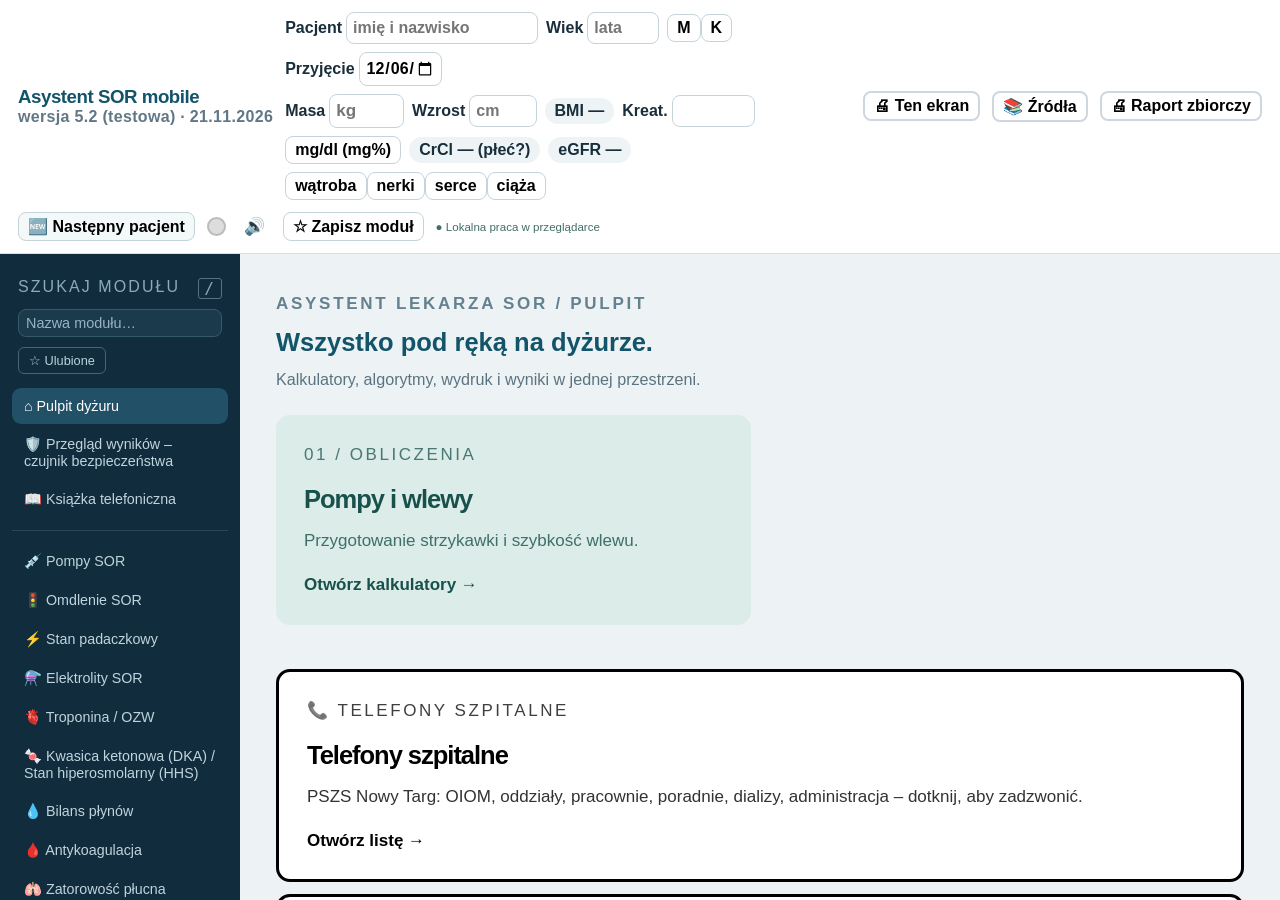
==== index.html @ 7abe286e "m52-1: wersja MOBILNA Asystenta SOR 5.2 – kopia asor-podglad-52 @ f2f5931 (bez historii); SW asor-m5" ====
<!doctype html><html lang="pl"><head><meta charset="utf-8"><script src="storage52.js"></script><title>Asystent SOR mobile 5.2 — narzędzie pomocnicze, niecertyfikowane</title><meta property="og:title" content="Asystent lekarza SOR"><meta property="og:description" content="Kalkulatory, algorytmy, pompy, bilans płynów i raport do wydruku."><meta property="og:image:width" content="1200"><meta property="og:image:height" content="630"><meta property="og:type" content="website"><meta name="description" content="Kalkulatory dla lekarzy SOR: dawki, pompy, algorytmy, neurologia/udar.">
<meta http-equiv="Content-Security-Policy" content="default-src 'self' 'unsafe-inline' app: file: data:; connect-src 'self' https://api.x.ai https://api.openai.com https://api.anthropic.com">
<link rel="icon" href="icon.png"><link rel="manifest" href="manifest.webmanifest"><meta name="theme-color" content="#1f3a5f"><meta name="viewport" content="width=device-width,initial-scale=1"><link rel="stylesheet" href="shell.css"></head><body>
<header id="top"><div class="brand">Asystent SOR mobile <small><span id="ver">wersja 5.2 (testowa) · 21.11.2026</span></small></div>
<div id="pbar">
 <span class="pid"><label>Pacjent <input id="pbName" autocomplete="off" placeholder="imię i nazwisko" style="width:12em"></label><label>Wiek <input id="pa" inputmode="numeric" autocomplete="off" placeholder="lata" title="Wiek w latach – wpisywany ręcznie; przenoszony do wszystkich modułów" style="width:4.5em"></label><span class="seg" id="psex" title="Płeć – wspólna dla wszystkich modułów"><button data-s="m">M</button><button data-s="f">K</button></span><label>Przyjęcie <input id="pbAdm" type="datetime-local"></label></span>
 <label>Masa <input id="pw" inputmode="decimal" placeholder="kg"></label>
 <label>Wzrost <input id="ph" inputmode="decimal" placeholder="cm"></label><span id="pbmi" class="pill" title="BMI = masa [kg] / wzrost² [m²]">BMI —</span>
 <label>Kreat. <input id="pc" inputmode="decimal"></label><button id="pcu" class="tg" title="Jednostki laboratoryjne we wszystkich modułach – kliknij, aby przełączyć">mg/dl</button>
 <span id="pcr" class="pill">CrCl —</span><span id="pgf" class="pill">eGFR —</span>
 <span class="tgs"><button class="tg" data-c="liver">wątroba</button><button class="tg" data-c="renal">nerki</button><button class="tg" data-c="heart">serce</button><button class="tg" data-c="preg">ciąża</button></span>
</div>
<button id="printMod" class="tg" title="Wydrukuj bieżący ekran / moduł (okno druku przeglądarki)">🖨 Ten ekran</button><button id="srcMod" class="tg" title="Źródła danych i otwarte walidacje bieżącego modułu">📚 Źródła</button><button id="printAll" class="tg" title="Raport zbiorczy: dokumentacja, wykonane, pompy, bilans płynów i wszystkie użyte moduły">🖨 Raport zbiorczy</button>
<button id="nextPt" class="tg np" title="Czyści dane pacjenta we wszystkich modułach; ustawienia i ulubione zostają">🆕 Następny pacjent</button><div id="lamp" title="Alarm"></div><button id="mute" title="Wycisz">🔊</button></header>
<div id="wrap"><aside id="sidebar"><div class="nav-tools"><label for="moduleSearch">SZUKAJ MODUŁU <kbd>/</kbd></label><input id="moduleSearch" type="search" placeholder="Nazwa modułu…" autocomplete="off"><button id="favoritesOnly" aria-pressed="false">☆ Ulubione</button><p id="navEmpty" hidden>Brak pasujących modułów.</p></div><nav id="side" aria-label="Moduły aplikacji"></nav><div class="nav-foot">Asystent lekarza SOR<br>wersja 5.2 (testowa) · 21.11.2026</div></aside><main id="main"></main></div>
<audio id="siren" src="siren.wav" preload="auto"></audio>
<script src="sound.js"></script><script src="calc/core.js"></script><script src="gcs.js"></script><script src="calc/units.js"></script><script src="calc/dka.js"></script><script src="calc/dkaB1.js"></script><script src="calc/elyteB1.js"></script><script src="calc/acoagB1.js"></script><script src="calc/transfB1.js"></script><script src="calc/elyte.js"></script><script src="calc/ufh-rate.js"></script><script src="calc/acoag.js"></script><script src="calc/pe.js"></script><script src="calc/ahf.js"></script><script src="calc/batch3.js"></script><script src="calc/transf.js"></script><script src="calc/neuro.js"></script><script src="calc/cap-severity.js"></script><script src="calc/clinical.js"></script><script src="data/antybiotyki_renal.js"></script><script src="calc/abxB2.js"></script><script src="calc/mushB2.js"></script><script src="calc/dementiaB2.js"></script><script src="calc/etapC.js"></script><script src="calc/gi-endo.js"></script>
<link rel="stylesheet" href="advanced.css">
<script src="mods.js"></script><script src="mods2.js"></script><script src="mods3.js"></script><script src="mods4.js"></script><script src="mods5.js"></script><script src="b1-ui.js"></script><script src="calc/cultures.js"></script><script src="b2-ui.js"></script><script src="c-ui.js"></script><script src="calc/toxB3.js"></script><script src="tox-b3-ui.js"></script><script src="gloss.js"></script><script src="treatment-engine.js"></script><script src="calc/pe-print.js"></script><script src="calc/clin-print.js"></script><script src="calc/tab-print.js"></script><script src="clinical-ui.js"></script><script src="pulpit.js"></script><script src="done.js"></script><script src="fluid.js"></script><script src="mod/zp/engine.js"></script><script src="calc/zp-print.js"></script><script src="report.js"></script><script src="icd.js"></script><script src="icd-ui.js"></script><script src="leki-ui.js"></script><script src="calc/kalk.js"></script><script src="kalk-ui.js"></script><script src="eucast-ui.js"></script><script src="data/telefony.js"></script><script src="telefony-ui.js"></script><script src="totop.js"></script><script src="shell.js"></script>
<script src="sexguard.js"></script><script src="advanced.js"></script><script src="about.js"></script><script src="calc/ai-epi.js"></script><script src="ai-ui.js"></script><script src="upd.js"></script><script>
document.addEventListener('pointerdown',function u(){var a=document.getElementById('siren');try{a.muted=true;var p=a.play();(p&&p.then?p:Promise.resolve()).then(function(){a.pause();a.currentTime=0;a.muted=false}).catch(function(){a.muted=false})}catch(e){}document.removeEventListener('pointerdown',u)},{once:true});</script><link rel="stylesheet" href="big.css"></body></html>
---- shell.css ----
:root{--fs:16px;--ok:#1e9e4a;--or:#e98a00;--rd:#d81b30;--pk:#1f3a5f;--vi:#1565c0;--bg:#f4f6f8;--tx:#2b2f36}
*{box-sizing:border-box}html{font-size:var(--fs)}body{margin:0;font-family:Segoe UI,Arial,sans-serif;background:var(--bg);color:var(--tx);height:100vh;display:flex;flex-direction:column;overflow:hidden}
header{display:flex;align-items:center;gap:12px;padding:6px 12px;background:#fff;border-bottom:3px solid var(--pk);flex-wrap:wrap}
.brand{font-weight:800;font-size:1.15rem;color:var(--vi);white-space:nowrap}.brand small{font-weight:600;color:var(--pk)}
#pbar{display:flex;align-items:center;gap:10px;flex-wrap:wrap;flex:1 1 560px;min-width:0}
#pbar label{font-weight:700;font-size:.9rem;display:flex;align-items:center;gap:4px}
input{font:inherit;padding:5px 7px;border:2px solid #cfd6df;border-radius:8px;width:5.2em;background:#fff}
#pw{font-size:1.35rem;width:4.2em;font-weight:800;border-color:var(--vi)}
input.bad{border-color:var(--rd);background:#ffe6e9}input.warn{border-color:var(--or);background:#fff3df}
button{font:inherit;cursor:pointer}
.seg button,.tg{border:2px solid #cfd6df;background:#fff;border-radius:8px;padding:4px 9px;font-weight:700}
.seg button.on{background:var(--vi);color:#fff;border-color:var(--vi)}.tg.on{background:var(--or);color:#fff;border-color:var(--or)}
.pill{background:#eef2f6;border-radius:20px;padding:4px 10px;font-weight:700;font-size:.9rem}
#lamp{width:30px;height:30px;border-radius:50%;background:#ddd;border:2px solid #bbb}
#lamp.on{background:var(--rd);border-color:#900;animation:fl .5s infinite alternate;box-shadow:0 0 18px var(--rd)}
@keyframes fl{from{opacity:1}to{opacity:.25}}
#mute{border:0;background:none;font-size:1.4rem}
#wrap{flex:1;display:flex;min-height:0}
#side{width:215px;background:#fff;border-right:1px solid #e5dcf5;overflow:auto;padding:6px}
#side button{display:block;width:100%;text-align:left;border:0;background:none;padding:8px 10px;border-radius:9px;font-weight:700;font-size:.95rem;color:var(--tx)}
#side button.on{background:var(--pk);color:#fff}#side button.soon{color:#aaa;font-weight:500}
#side hr{border:0;border-top:1px solid #eee;margin:6px 0}
#main{flex:1;overflow:auto;padding:14px 18px;position:relative}
#main iframe{border:0;width:100%;height:100%;display:block;background:#fff;border-radius:10px}
#main.fr{padding:0}
h2{margin:.2em 0 .5em;color:var(--vi)}
.row{display:flex;flex-wrap:wrap;gap:10px 16px;align-items:center;margin:6px 0}
.row label{font-weight:700;display:flex;gap:5px;align-items:center}
.box{background:#fff;border-radius:12px;padding:10px 14px;margin:10px 0;border-left:7px solid #ccc;box-shadow:0 1px 4px rgba(31,58,95,.08)}
.box.ok{border-color:var(--ok)}.box.orange{border-color:var(--or)}.box.red{border-color:var(--rd);background:#fff4f5}
.box h3{margin:0 0 4px;font-size:1.05rem}
.big{font-size:1.5rem;font-weight:800}.r{color:var(--rd);font-weight:800}.o{color:var(--or);font-weight:700}.g{color:var(--ok);font-weight:700}
.mut{color:#776;font-size:.85rem}
.tabs button{border:2px solid var(--vi);background:#fff;color:var(--vi);border-radius:10px;padding:6px 14px;font-weight:800;margin-right:6px}
.tabs button.on{background:var(--vi);color:#fff}
.info{float:right;border:0;background:#eef2f6;border-radius:50%;width:32px;height:32px;font-weight:800;color:var(--vi)}
.ov{position:fixed;inset:0;background:rgba(31,58,95,.35);display:flex;align-items:center;justify-content:center;z-index:99}
.dlg{background:#fff;border-radius:18px;padding:22px;max-width:460px;border-top:6px solid var(--pk);text-align:center}
.dlg .big,.dlg button.big{width:100%;padding:12px;border:0;border-radius:12px;color:#fff;background:var(--pk)}
.by{color:var(--pk);font-weight:700;margin-top:-8px}
.disc{font-size:.8rem;color:#887;margin-top:18px}
table.src{font-size:.85rem}ul.src{font-size:.85rem;padding-left:18px}
.dw{background:#fff3c4;color:#7a5600;font-weight:800;padding:0 4px;border-radius:4px}
input[type=checkbox]{width:auto;transform:scale(1.45);margin:0 6px}input[type=range]{width:140px}
select{font:inherit;padding:5px 7px;border:2px solid #cfd6df;border-radius:8px;background:#fff}
.nih{display:grid;grid-template-columns:repeat(auto-fill,minmax(330px,1fr));gap:6px 14px;width:100%}.nih label{justify-content:space-between}.nih select{max-width:210px}
#printArea{display:none}
@media print{@page{size:A4;margin:14mm}html,body{background:#fff!important}body>*:not(#printArea){display:none!important}#printArea{display:block;font:11pt/1.35 Arial,sans-serif;color:#000}
#printArea h1{font-size:15pt;margin:0}#printArea h2{font-size:12pt;margin:10px 0 4px;border-bottom:1px solid #000}#printArea .sub{font-size:9.5pt;margin-bottom:6px}
#printArea table{border-collapse:collapse;width:100%}#printArea th,#printArea td{border:1px solid #888;padding:3px 6px;text-align:left;vertical-align:top}#printArea th{width:32%;background:#eee}
#printArea li{margin:2px 0}#printArea li.red b{text-decoration:underline}#printArea .lines{height:28mm;border-bottom:1px dotted #000}#printArea .sig{display:flex;justify-content:space-between;margin-top:14mm}#printArea .foot{font-size:8pt;margin-top:8mm;color:#444}}
.np{background:#fff4d6}
.pl{font-weight:400;font-size:.82em;color:#6b5a86}

#skBack{display:inline-block;margin:0;z-index:5;position:relative;font:800 20px/1.2 system-ui,sans-serif;background:#111;color:#fff;border:2px solid #fff;border-radius:12px;padding:10px 22px;min-height:50px;box-shadow:0 3px 12px rgba(0,0,0,.35);cursor:pointer}#skBack span{font-weight:600;font-size:16px;opacity:.9}#skBack[hidden]{display:none}
#skBack[hidden],#skHome[hidden]{display:none!important}

.sk-nav{display:flex;gap:10px;flex-wrap:wrap;align-items:center;margin:0 0 10px;position:relative;z-index:5}#main.fr .sk-nav{margin:10px 12px}.sk-nav.bot{margin:18px 0 8px;justify-content:flex-start}#main.fr .sk-nav.bot{margin:8px 12px}
#skHome{font:800 20px/1.2 system-ui,sans-serif;background:#fff;color:#111;border:2.5px solid #111;border-radius:12px;padding:10px 20px;min-height:50px;cursor:pointer}#skHome:hover{background:#111;color:#fff}
#main.fr iframe{height:calc(100% - 150px)}#main #skBack{margin:0}
@media print{.sk-nav{display:none!important}}

@media print{#printArea .brand-h{display:flex;align-items:center;justify-content:flex-end;gap:5mm;border-bottom:0.8pt solid #1f3a5f;padding-bottom:3mm;margin-bottom:4mm}#printArea .brand-h b{display:block;font-size:11.5pt}#printArea .brand-h span{font-size:10.5pt}#printArea .brand-h .bt{margin-left:auto;text-align:right;font-size:9pt;white-space:nowrap}#printArea .brand-h .bt b{font-size:10pt}#printArea .brand-f{margin-top:10mm;border-top:1pt solid #000;padding-top:2mm;font-size:9.5pt}}
@media print{#printArea .pid-h{font-size:10.5pt;border:1pt solid #000;padding:2mm 3mm;margin:0 0 3mm}
#printArea.compact{font-size:9.5pt;line-height:1.25}#printArea.compact h2{font-size:11pt;margin:6px 0 3px}#printArea.compact .rp-text{white-space:pre-wrap}#printArea.compact .sig{margin-top:8mm}#printArea.compact .foot{margin-top:4mm}}
.sk-print{font:800 16px/1.2 system-ui,sans-serif;background:#fff;color:#111;border:2px solid #555;border-radius:12px;padding:10px 16px;min-height:50px;cursor:pointer}
#pbar .pid{display:inline-flex;gap:8px;flex-wrap:wrap;align-items:center;width:100%}#pbar input.bad{background:#ffd9de;border-color:#c00}
@media print{#printArea.compact .rp-text{font-size:8.5pt;line-height:1.2;column-count:2;column-gap:6mm}#printArea.compact table{font-size:9pt}#printArea.compact th,#printArea.compact td{padding:1px 4px}#printArea.compact .src,#printArea.compact .rp-src,#printArea.compact .srcfoot{font-size:7.5pt}}
@media print{#printArea.compact .rp-srcwrap{font-size:7.5pt;line-height:1.2}#printArea.compact .rp-srcwrap h2{font-size:9pt}}

/* 5.2 etap 2 */
table.tb{border-collapse:collapse;width:100%;margin:6px 0;font-size:13px}table.tb td,table.tb th{border:1px solid #ccc;padding:3px 5px;text-align:left}table.tb tr.def{background:#fff4d6}
.ptstrip{background:#eef4ff;border:1px solid #9bb6e8;border-radius:10px;padding:6px 10px;margin:6px 0;font-size:14px}
.tabPrint{margin:4px 0 8px}
.cultrow{display:flex;gap:8px;align-items:center;flex-wrap:wrap}.cultrow .ctm{width:110px}
@media print{.ptstrip,.tabPrint{display:none}}
/* 5.2 etap 4 – Kalkulatory */
.kk-disc{font-size:.85em;color:#555}#kk-q{width:100%;box-sizing:border-box;padding:.55em;margin:.4em 0 .6em;font-size:1em}
.kk-g{margin:.5em 0 .8em;border-top:1px solid #ddd;padding-top:.3em}.kk-g h3{margin:.2em 0 .35em;font-size:1em}
.kk-chips{display:flex;flex-wrap:wrap;gap:.35em}.kk-chip{border:1px solid #9ab;background:#f4f8fb;border-radius:1em;padding:.35em .75em;cursor:pointer;text-align:left;font-size:.92em}
.kk-chip.on{background:#1f5f8b;color:#fff;border-color:#1f5f8b}.kk-links{margin-top:.35em;font-size:.85em}.kk-link{border:0;background:none;color:#1f5f8b;text-decoration:underline;cursor:pointer;padding:.1em .3em}
.kk-panel{border:2px solid #1f5f8b;border-radius:.5em;padding:.6em .8em;margin:.8em 0;background:#fff}.kk-panel h3{margin:.1em 0 .3em}.kk-d{font-size:.9em;color:#444}
.kk-fields{display:grid;grid-template-columns:repeat(auto-fill,minmax(260px,1fr));gap:.45em .9em}.kk-h{grid-column:1/-1;font-weight:700;margin-top:.4em;border-bottom:1px solid #eee}
.kk-f{display:flex;flex-direction:column;gap:.15em;font-size:.92em}.kk-f select,.kk-in input{padding:.4em;font-size:1em;max-width:100%}.kk-in{display:flex;gap:.3em;align-items:center}.kk-in input{flex:1;min-width:5em}
.kk-y{grid-column:1/-1;display:flex;gap:.45em;align-items:flex-start;font-size:.92em}.kk-y input{margin-top:.2em;transform:scale(1.15)}.kk-pts{color:#1f5f8b;font-weight:700}
.kk-bar{font-size:.75em;background:#e3f1e3;color:#245;border-radius:.6em;padding:0 .4em}.kk-opt{font-size:.8em;color:#777}.kk-unit{color:#555}
.kk-res{margin:.7em 0 .4em;padding:.55em .7em;border-radius:.4em;border-left:6px solid #888;background:#f5f5f5}.kk-res p{margin:.3em 0}.kk-v{font-size:1.25em;font-weight:700}
.kk-red{border-color:#c62828;background:#fdecea}.kk-orange{border-color:#ef8f00;background:#fff4e0}.kk-green{border-color:#2e7d32;background:#e8f5e9}.kk-miss{border-color:#999;color:#555}.kk-err{border-color:#c62828;background:#fdecea}
.kk-rows{border-collapse:collapse;font-size:.88em;margin:.3em 0}.kk-rows td{border-bottom:1px solid #eee;padding:.2em .5em;vertical-align:top}.kk-src{font-size:.8em;color:#555}.kk-act{display:flex;flex-wrap:wrap;gap:.5em;align-items:center}
body.dark .kk-panel,html.dark .kk-panel{background:inherit}
.kk-susp-t{color:#c62828;font-weight:700}.kk-susp{border-color:#c62828;background:#fdecea}.kk-chip-susp{border-color:#c62828;color:#c62828;background:#fff}.kk-chip-susp.on{background:#c62828;color:#fff}
.kk-panel-susp{border-color:#c62828}.kk-panel-susp input:disabled,.kk-panel-susp select:disabled{background:#eee;color:#888;cursor:not-allowed}

.kk-url{margin:.3em 0;font-size:.9em}.kk-url a{font-weight:600}.kk-urlu{color:#666;font-size:.85em;word-break:break-all}.kk-go{margin-left:.4em;cursor:pointer}

/* pilot AI – Epikryza */
.ai-epi{background:#f5f8ff;border:1px solid #c5d3f0;border-radius:12px;padding:8px 12px;margin:8px 0}
.ai-head{display:flex;flex-wrap:wrap;align-items:center;gap:8px}
.ai-btn{font-weight:700;padding:7px 14px;border-radius:10px;border:1px solid #3949ab;background:#3949ab;color:#fff;cursor:pointer}
.ai-btn[disabled]{background:#ccc;border-color:#bbb;color:#666;cursor:not-allowed}
.ai-pilot{font-size:.75em;font-weight:700;color:#3949ab;border:1px solid #3949ab;border-radius:6px;padding:0 5px}
.ai-why{color:#8a5a00;font-size:.9em}
.ai-step,.ai-out{margin-top:8px}.ai-lbl{display:block;font-size:.92em}
.ai-epi textarea{width:100%;box-sizing:border-box;font:inherit;font-size:.95em;margin-top:4px;padding:6px;border:1px solid #b8c2d8;border-radius:8px}
.ai-epi pre{white-space:pre-wrap;font-size:.85em;background:#fff;border:1px solid #dde;border-radius:8px;padding:6px;max-height:320px;overflow:auto}
.ai-act{display:flex;flex-wrap:wrap;gap:8px;align-items:center;margin:6px 0}.ai-act button{padding:5px 12px;border-radius:8px;border:1px solid #8a94b0;background:#fff;cursor:pointer}
.ai-send{background:#2e7d32!important;color:#fff;border-color:#2e7d32!important;font-weight:700}
.ai-warn{color:#c62828;font-weight:700;margin:4px 0}.ai-err{color:#c62828;font-weight:600;margin:6px 0}
.ai-notes summary{font-weight:700;color:#8a5a00;cursor:pointer}
@media print{.ai-epi,.ai-set{display:none!important}}

/* Krwawienie z górnego odcinka PP — wynik gastroskopii */
.gi-wrap{width:100%;flex-basis:100%;box-sizing:border-box}
.gi-grid{display:block;width:100%}
.gi-box{width:100%;box-sizing:border-box}
.gi-lab{display:flex;flex-direction:column;align-items:stretch;font-weight:700;width:100%;gap:6px}
.gi-lab strong{display:block;font-size:1.12rem;color:#123;margin:0}
.gi-box textarea#gastro{width:100%;min-height:200px;box-sizing:border-box;font-size:16px;line-height:1.45;padding:10px;border:2px solid #1a4a6a;border-radius:10px;resize:vertical;font-family:inherit;background:#fff}
.gi-actions{display:flex;flex-wrap:wrap;gap:8px;align-items:center;margin:8px 0}
.gi-btn{background:#1a4a6a;color:#fff;border:0;border-radius:8px;padding:10px 18px;font-weight:700;font-size:1rem;cursor:pointer}
.gi-btn:active{opacity:.9}
.gi-sum{margin-top:10px;width:100%;box-sizing:border-box}
.gi-sum h3{margin:4px 0 8px;font-size:1.05rem}
.gi-les{border:1px solid #c7dce3;border-radius:8px;padding:8px;margin:6px 0;background:#f7fbfd}
.gi-les-h{font-weight:700;margin-bottom:4px;color:#1a4a6a}
.gi-les-row{display:flex;flex-wrap:wrap;gap:8px}
.gi-les-row label{flex:1 1 140px;display:flex;flex-wrap:wrap;gap:4px;align-items:center}
.gi-les-row input,.gi-les-row select{min-width:0;flex:1 1 90px;font-size:16px;padding:6px;border:1px solid #b8c2d8;border-radius:6px}
.gi-hem{display:flex;flex-wrap:wrap;gap:8px 14px;align-items:center;margin-top:8px}
.gi-hem label{font-weight:600}
.gi-pre{white-space:pre-wrap;font-family:inherit;font-size:.95rem;line-height:1.5;margin:0;overflow-wrap:anywhere;word-break:break-word}
.tabs{display:flex;flex-wrap:wrap;gap:6px}
@media(min-width:1000px){
  .gi-grid{display:grid;grid-template-columns:1fr 1fr;gap:16px;align-items:start}
  .gi-box textarea#gastro{min-height:280px}
}

/* fix19: własny wydruk modułu (format sekcji) – jedna kolumna, czytelne dawki */
#printArea .rp-sect{white-space:pre-wrap;column-count:1!important;font-size:10pt!important;line-height:1.35!important}#printArea .rp-sect .rp-h{display:inline-block;margin-top:3px;font-weight:800}@media print{#printArea.compact .rp-sect{column-count:1!important;font-size:9.5pt!important;line-height:1.3!important}}
/* fix26: SCORE2 / SCORE2-OP (HeartScore) – pola wymagane, ostrzeżenie, przycisk „Oblicz” */
.kk-req{color:#c62828;font-weight:700}
.kk-warn{border:2px solid #e65100;background:#fff3e0;color:#5d2a00;border-radius:8px;padding:.6em .8em;margin:.5em 0;font-weight:400;line-height:1.45}
.kk-leg{font-size:.92em;margin:.3em 0}
.kk-act-go{margin:.4em 0 .6em}
.kk-go-btn{font-size:1.1em;font-weight:700;padding:.55em 1.6em;background:#1565c0;color:#fff;border:0;border-radius:8px;cursor:pointer;min-height:44px}
.kk-go-btn:hover{background:#0d47a1}
.kk-wait{color:#555;font-style:italic}
/* fix27: Zatrucia – karty leków (dawka, przygotowanie, pompa, źródło) */
.t3-dose{background:#fff;border:1px solid #d8dee6;border-left:4px solid #b71c1c;border-radius:8px;padding:.55em .8em;margin:.5em 0;color:#1d2733;line-height:1.45;overflow-wrap:anywhere}
.t3-dose>div{margin:.15em 0}
.t3-dn{font-weight:700;font-size:1.05em}
---- advanced.css ----
:root{--vi:#125469;--pk:#1f8d9a;--bg:#edf2f4;--tx:#182e3b;--fs:16px}
body{font-family:Inter,"Segoe UI",Arial,sans-serif}header{padding:12px 18px;border-bottom:1px solid #d5e1e5;gap:12px;background:#fff}.brand{font-size:1.1rem;letter-spacing:-.025em}.brand small{display:block;font-size:.7rem;color:#607786;letter-spacing:.02em}#pbar{gap:8px}#pbar label{font-size:.76rem}#pw{font-size:1rem;width:4.4em}#pbar input{border-width:1px;border-color:#c4d4da;padding:6px}#pbar .tg,.seg button{font-size:.78rem;border-width:1px;border-color:#c4d4da}.pill{font-size:.76rem;background:#eef4f6}#nextPt{font-size:.76rem;background:#f3f8f9;border:1px solid #c4d4da}#pinModule{font-size:.75rem;border:1px solid #c4d4da}#lamp{width:19px;height:19px}#mute{font-size:1rem}.connection-state{font-size:.68rem;color:#426d68}
#sidebar{width:240px;min-width:240px;background:#112c3d;display:flex;flex-direction:column;overflow:auto;color:#c0d4dd}#side{width:auto;background:transparent;border:0;overflow:visible;padding:0 12px 20px}#side button{color:#c0d4dd;padding:10px 12px;font-size:.84rem;font-weight:500;margin:2px 0}#side button.on{background:#225066;color:#fff}#side button:hover{background:#1b4054}#side button[hidden]{display:none}#side button.is-favorite::after{content:'★';float:right;color:#e4c678}#side hr{border-color:#2b4858;margin:12px 0}.nav-tools{padding:24px 18px 12px}.nav-tools label{display:flex;justify-content:space-between;font-size:.62rem;letter-spacing:.13em;color:#8babbc}.nav-tools kbd{border:1px solid #587080;padding:0 5px;border-radius:3px}.nav-tools input{display:block;width:100%;margin:10px 0;background:#1b3b4d;border:1px solid #36596b;color:#fff;font-size:.85rem}.nav-tools input::placeholder{color:#99b3c2}.nav-tools button{color:#bcd4e0;border:1px solid #476575;background:transparent;border-radius:6px;padding:5px 10px;font-size:.75rem}.nav-tools button[aria-pressed=true]{background:#40616d}.nav-foot{font-size:.66rem;line-height:1.8;padding:16px 22px;margin-top:auto;border-top:1px solid #2b4858;color:#86a5b6}#navEmpty{font-size:.8rem}#main{padding:30px 36px}#main>h2{font-size:1.7rem;letter-spacing:-.04em;line-height:1.2}#main.fr{padding:14px}.dash-top{display:block;margin:0;}.dash-tt{min-width:0;}
.eyebrow{color:#64818f;font-size:.65rem;font-weight:700;letter-spacing:.16em;margin-bottom:14px}.lead{color:#5b7380;font-size:.95rem;margin:12px 0 26px}.hero-grid{display:grid;grid-template-columns:1fr 1fr;gap:18px;margin-bottom:32px}.hero-tile{border:0;background:#163f56;color:#fff;text-align:left;padding:28px;border-radius:14px;min-height:210px}.hero-tile.teal{background:#dcece8;color:#18504c}.hero-tile>span{font-size:.62rem;letter-spacing:.15em;opacity:.75}.hero-tile h3{font-size:1.5rem;margin:20px 0 10px;letter-spacing:-.04em}.hero-tile p{font-size:.85rem;opacity:.8}.hero-tile b{display:block;margin-top:24px;font-size:.8rem}.section-title{display:flex;justify-content:space-between;align-items:center}.section-title h3{font-size:1rem}.section-title>span{font-size:.75rem;color:#607986}.module-grid{display:grid;grid-template-columns:repeat(auto-fill,minmax(180px,1fr));gap:12px;margin:12px 0 26px}.module-tile{background:white;border:1px solid #d9e4e7;border-radius:10px;padding:18px;text-align:left;min-height:120px}.module-tile:hover{border-color:#1f8d9a;box-shadow:0 3px 12px #1233480c}.module-tile>span{display:block;font-size:1.2rem;margin-bottom:12px}.module-tile b{display:block;font-size:.9rem;color:#193f50}.module-tile small{display:block;margin-top:10px;font-size:.7rem;color:#6a828d}.notice{font-size:.8rem;line-height:1.6;color:#385a68;border:1px solid #cedee3;background:#f8fbfc;border-radius:8px;padding:14px 18px;margin:16px 0 22px}.box{border-radius:9px;border-left-width:4px;padding:16px;box-shadow:0 1px 2px #213b4d0a}button:focus-visible,a:focus-visible,input:focus-visible,select:focus-visible,textarea:focus-visible{outline:3px solid #e7ad44;outline-offset:3px}button:disabled{opacity:.45;cursor:not-allowed}.wb-toolbar{display:flex;gap:10px;align-items:center;flex-wrap:wrap;margin:18px 0}.wb-toolbar label{font-size:.8rem}.wb-toolbar button,.wb-toolbar select{font-size:.8rem}.wb-toolbar .tg{border:1px solid #b9ccd3;padding:9px 13px}.wb-tabs{display:flex;gap:6px;border-bottom:1px solid #ccdce2;margin-top:25px;margin-bottom:22px}.wb-tabs button{border:0;border-radius:7px 7px 0 0;padding:12px 16px;background:#e0e9ed;color:#476573;font-size:.83rem}.wb-tabs button.on{background:#164d63;color:white}.wb-field{display:block;font-size:.83rem;font-weight:600;margin-bottom:18px}.wb-field textarea{display:block;width:100%;margin-top:8px;padding:14px 16px;min-height:110px;resize:vertical;font:400 .93rem/1.65 "Segoe UI",Arial,sans-serif;border:1px solid #c6d7de;border-radius:9px;color:#193644;background:#fff}.primary-action,.button-link{display:inline-block;border:0;border-radius:7px;background:#16556b;color:white;font-weight:600;padding:12px 18px;font-size:.85rem;text-decoration:none}.accept-line{display:flex;gap:8px;align-items:center;margin:18px 0;font-size:.85rem}.wb-status{min-height:24px;color:#25645c;font-size:.8rem}.file-button{padding:8px 12px;border:1px solid #b9ccd3;border-radius:7px;cursor:pointer;background:white}.file-button input{display:block;width:180px;border:0;padding:0;font-size:.7rem;margin-top:5px}.trend-fields{display:grid;grid-template-columns:repeat(4,1fr);gap:14px;margin-bottom:18px}.trend-fields label{font-size:.78rem}.trend-fields input{width:100%;display:block;margin-top:8px;border:1px solid #c6d7de}.trend-summary{display:flex;gap:20px;flex-wrap:wrap;background:#fff;padding:18px;border:1px solid #d6e2e7;border-radius:8px;font-size:.85rem}.trend-chart{width:100%;max-height:340px;background:#fff;margin-top:14px;border:1px solid #d6e2e7;border-radius:10px}.trend-chart text{font:12px "Segoe UI",sans-serif;fill:#375a68}.results-table{width:100%;border-collapse:collapse;background:white;font-size:.85rem}.results-table th,.results-table td{text-align:left;border-bottom:1px solid #d9e5ea;padding:12px}.results-table th{background:#e3ecef}#mobileMenu{display:none}.tabs{display:flex;flex-wrap:wrap;gap:5px}.tabs button{font-size:.8rem;border-width:1px;margin:0}
@media(min-width:1500px){#main{padding:38px 6vw}}@media(max-width:1100px){#main{padding:24px}#sidebar{width:215px;min-width:215px}.hero-tile{padding:22px}.connection-state{display:none}}@media(max-width:760px){header{padding:8px 10px;gap:7px}.brand{font-size:.95rem}#mobileMenu{display:block;font-size:.75rem;border:1px solid #b9ccd3}#sidebar{display:none;position:absolute;top:0;bottom:0;left:0;z-index:40;width:260px}#wrap{position:relative}.nav-open #sidebar{display:flex;box-shadow:16px 0 40px #112c3d40}#main{padding:20px 14px}#main>h2{font-size:1.4rem}.hero-grid{grid-template-columns:1fr;gap:12px}.hero-tile{min-height:175px;padding:22px}.hero-tile h3{font-size:1.3rem;margin-top:15px}.hero-tile b{margin-top:18px}.module-grid{grid-template-columns:repeat(2,minmax(0,1fr));gap:8px}.module-tile{padding:14px}.trend-fields{grid-template-columns:repeat(2,1fr)}.wb-tabs{gap:3px}.wb-tabs button{font-size:.7rem;padding:10px 8px}.wb-toolbar{gap:8px}#pinModule{font-size:.65rem}#pbar{order:10;flex-basis:100%;gap:6px}#pbar .tgs{display:flex;gap:4px;flex-wrap:wrap}#pbar input{width:4.5em}#pbar #pw{width:4.5em}#main.fr{padding:0}.results-table{font-size:.75rem}.results-table td,.results-table th{padding:8px}.nav-tools{padding-top:18px}}@media(prefers-reduced-motion:reduce){*{animation:none!important;scroll-behavior:auto!important}}@media print{#printArea{white-space:pre-wrap!important}body{height:auto;overflow:visible}}
/* Rejestr leczenia i potwierdzanie rzeczywistych czynności. */
.treatment-workspace h2{font-size:1.55rem;letter-spacing:-.035em}.action-card{border:1px solid #ccdce3;background:white;border-radius:11px;padding:18px;margin:14px 0}.action-card-head{display:flex;justify-content:space-between;align-items:center;gap:14px;flex-wrap:wrap}.action-card h3{margin:0;color:#164d63;font-size:1rem}.action-badge{font-size:.73rem;font-weight:600;background:#e5eff2;border:1px solid #c7dce3;border-radius:20px;padding:6px 10px}.action-details{font-size:.85rem;line-height:1.7;white-space:pre-wrap;overflow-wrap:anywhere;color:#4b6571}.action-checks{display:flex;flex-wrap:wrap;gap:10px 20px;margin:18px 0}.action-checks label{display:flex;align-items:center;gap:6px;font-size:.8rem;cursor:pointer;background:#f3f7f8;border:1px solid #d5e2e7;padding:9px 12px;border-radius:7px}.action-checks input{margin:0 3px;transform:none}.action-card details{font-size:.77rem;color:#577381;margin-top:14px}.action-card summary{cursor:pointer}.event-history{border-left:3px solid #b3cdd5;padding:12px;margin:12px 0;background:#f7fafb;line-height:1.65;overflow-wrap:anywhere}.event-history .tg{font-size:.72rem;margin-top:7px}.event-void{border-color:#c9a8a8;color:#805858;background:#fcf7f7}.action-editor{border:2px solid #5b9cae;border-radius:12px;background:#f8fcfd;padding:20px;margin:20px 0}.action-editor h3{margin-top:0;font-size:1rem}.action-editor>p{font-size:.84rem;line-height:1.65}.action-editor label{font-size:.78rem;display:block}.action-editor select,.action-editor input:not([type=checkbox]){display:block;width:100%;margin-top:7px;font-size:.88rem;border:1px solid #b8cfd8;padding:9px;background:white;min-width:0}.action-editor input[readonly]{background:#eaf0f3}.action-inputs{display:grid;grid-template-columns:repeat(2,minmax(0,1fr));gap:14px;margin:18px 0}.action-inputs label[hidden]{display:none!important}.action-time{display:grid;grid-template-columns:1fr 1fr;gap:16px;margin:18px 0}.action-editor .accept-line{display:flex;line-height:1.6;font-weight:600}.action-editor [data-editor-status]{color:#8b2c2c;font-size:.82rem}.treatment-workspace .wb-field textarea{min-height:170px}.action-editor .tg{font-size:.82rem}.treatment-workspace .mut{font-size:.76rem}.wb-tabs{flex-wrap:wrap}#wb-actions h2{font-size:1.25rem}.treatment-workspace [data-confirmed-output]{font-size:.84rem;line-height:1.8}
@media(max-width:760px){.action-inputs,.action-time{grid-template-columns:1fr}.action-editor{padding:14px}.action-card{padding:14px}.action-checks{gap:7px}.action-checks label{padding:9px;font-size:.75rem}.action-badge{font-size:.68rem}.treatment-workspace h2{font-size:1.25rem}}
/* Clinical modules 4.2 */
.clinical-group{border:1px solid #d8e3e9;border-radius:13px;background:#fff;margin:18px 0;padding:18px 20px 20px}.clinical-group legend{font-size:15px;font-weight:750;color:#254354;padding:0 8px}.clinical-grid{display:grid;grid-template-columns:repeat(auto-fit,minmax(240px,1fr));gap:15px 22px}.clinical-field{display:flex;flex-direction:column;gap:7px;font-size:13px;line-height:1.5;min-width:0;color:#344f60}.clinical-field>span{display:flex;align-items:center;gap:8px}.clinical-field input{width:110px!important;max-width:100%;background:#f8fafc;border:1px solid #c7d6df;border-radius:7px;padding:10px 11px!important;color:#173243;font-size:17px;font-variant-numeric:tabular-nums}.clinical-field input[type=datetime-local]{width:225px!important}.clinical-field select{width:100%;min-height:42px;white-space:normal;font-size:13px;max-width:100%;background:#f8fafc;border:1px solid #c7d6df;border-radius:7px;padding:7px;color:#173243}.clinical-field small{font-size:11px;line-height:1.35;color:#607482}.clinical-check{display:flex;align-items:flex-start;gap:8px;font-size:13px;line-height:1.7;margin:12px 0}.clinical-check input{flex:none;width:17px;height:17px;margin-top:4px;accent-color:#0c7c80}.clinical-invalid{color:#a31f30;font-size:14px}.clinical-field [aria-invalid=true]{border:2px solid #c42539;background:#fff1f2}.clinical-result{border:1px solid #dbe5eb;border-left:4px solid #527685;background:#fff;border-radius:10px;padding:19px 22px;margin:17px 0;font-size:14px;line-height:1.75;overflow-wrap:anywhere}.clinical-result h3{font-size:17px;line-height:1.45;margin:0 0 10px;color:#213e50}.clinical-result p{margin:9px 0}.clinical-result.orange{border-left-color:#d28b26;background:#fffaf0}.clinical-result.red{border:2px solid #bc283c;border-left:7px solid #bc283c;background:#fff1f2;color:#7b1729}.clinical-result.red h3{color:#9c152c}.clinical-number{font-size:25px;line-height:1.5;font-weight:750;display:block;color:inherit;font-variant-numeric:tabular-nums}.clinical-equation{background:#eef4f7;border-radius:6px;padding:9px 12px;font-family:ui-monospace,monospace;font-size:12px;white-space:normal}.clinical-table{overflow:auto;margin:13px 0;border-radius:8px;border:1px solid #dbe5eb}.clinical-table table{border-collapse:collapse;width:100%;font-size:12px;line-height:1.6;background:#fff}.clinical-table th{text-align:left;background:#edf3f6;color:#375869;font-weight:750;padding:11px 13px;border-bottom:1px solid #ccdce4}.clinical-table td{padding:11px 13px;border-bottom:1px solid #e3ebf0;vertical-align:top;min-width:95px}.clinical-table tr:last-child td{border-bottom:0}.clinical-out>.primary-action{margin:8px 6px 8px 0;font-size:13px}.clinical-sources{border-top:1px solid #d5e0e7;padding:15px 0;font-size:12px;line-height:1.8;margin-top:20px}.clinical-sources summary{cursor:pointer;font-weight:700;color:#426274}.clinical-sources a,.clinical-result a{color:#086d7e;text-decoration:underline}.clinical-tabs{flex-wrap:wrap}.clinical-tabs button{font-size:12px;padding:11px 13px}.mushroom-grid{display:grid;grid-template-columns:repeat(auto-fit,minmax(280px,1fr));gap:20px;margin:20px 0}.mushroom-card{border:1px solid #d6e2e9;border-radius:12px;padding:18px;background:#fff;line-height:1.6}.mushroom-card h3{margin:0;font-size:17px}.mushroom-card p{font-size:13px}.mushroom-card img{display:block;width:100%;height:280px;object-fit:contain;background:#eff3f4;border-radius:8px}.mushroom-card small{font-size:11px;color:#5d7181}.mushroom-card a{color:#096c7c}.clinical-out button[disabled]{opacity:.45;cursor:not-allowed}@media(max-width:700px){.clinical-grid{grid-template-columns:1fr}.clinical-group{padding:12px}.clinical-result{padding:14px}.clinical-number{font-size:21px}.mushroom-grid{grid-template-columns:1fr}}

.wb-field{margin-bottom:6px}.wb-mini{margin:6px 0}

/* 4.4 — ICD-10 / ICD-9 */
.icd-tabs{margin-top:18px}.icd-q{display:block;width:100%;max-width:760px;font-size:1rem;padding:12px 14px;border:1px solid #9fbac5;border-radius:9px;background:#fff;margin:6px 0 8px;color:#193644}
.icd-note{font-size:.8rem;line-height:1.6;color:#5a4a1d}.icd-note:not(:empty){background:#fff8e6;border:1px solid #e8d49a;border-radius:8px;padding:10px 14px;margin:8px 0;max-width:760px}
.icd-res{max-width:900px}.icd-h{font-size:.82rem;letter-spacing:.06em;color:#4b6571;margin:18px 0 6px;text-transform:uppercase}.icd-subhead{font-size:.74rem;color:#6a828d;margin:14px 0 4px;border-top:1px dashed #c6d7de;padding-top:8px}
.icd-item{border:1px solid #d3e0e5;border-radius:8px;background:#fff;margin:5px 0;display:flex;flex-wrap:wrap;align-items:stretch}.icd-item:hover{border-color:#5b9cae}
.icd-main{flex:1 1 320px;display:flex;gap:12px;align-items:baseline;text-align:left;border:0;background:none;padding:10px 12px;font-size:.9rem;color:#193644;cursor:pointer;border-radius:8px}
.icd-code{flex:0 0 78px;color:#164d63;font-variant-numeric:tabular-nums}.icd-name{flex:1}
.icd-badge{font-style:normal;font-size:.68rem;border:1px solid #c7a0a0;color:#7c3a3a;border-radius:10px;padding:1px 7px;white-space:nowrap}.icd-head{border-color:#b7c7ce;color:#5c7886}
.icd-nonleaf{background:#f5f8f9}.icd-nonleaf .icd-name{color:#4d6772}
.icd-sub{border:0;border-left:1px solid #e0e9ed;background:none;font-size:.74rem;color:#2c6a80;padding:0 12px;cursor:pointer}
.icd-extra{flex:1 0 100%;border-top:1px solid #e0e9ed;padding:10px 14px 14px;background:#f8fbfc;border-radius:0 0 8px 8px;font-size:.83rem}.icd-extra[hidden]{display:none}
.icd-ec h4{margin:4px 0 8px;font-size:.88rem;color:#164d63}.icd-glabel{font-size:.74rem;font-weight:700;color:#4b6571;margin:10px 0 3px}
.icd-cause{display:block;width:100%;text-align:left;border:1px solid #cfdde3;background:#fff;border-radius:6px;padding:6px 10px;margin:3px 0;font-size:.8rem;color:#193644;cursor:pointer}.icd-cause:hover{border-color:#5b9cae;background:#eef6f8}.icd-cause b{color:#164d63;margin-right:6px}
.icd-linkbtn{border:0;background:none;color:#2c6a80;font-size:.76rem;padding:4px 0;cursor:pointer;text-decoration:underline}
.icd-pair{margin-top:10px;border:2px solid #5b9cae;border-radius:8px;background:#fff;padding:10px 14px}.icd-pair pre{margin:6px 0;white-space:pre-wrap;font:inherit;font-size:.82rem}
.icd-dagger{border-left:3px solid #c7a0a0;padding:6px 10px;margin-bottom:8px;background:#fff}.icd-ref{display:block;margin:3px 0}
.icd-wrap{position:relative}.icd-bar{margin:4px 0}.icd-barhint{font-size:.74rem}
.icd-pop{position:absolute;left:0;right:0;top:100%;margin-top:2px;z-index:30;background:#fff;border:1px solid #5b9cae;border-radius:9px;box-shadow:0 8px 28px #1233482e;max-height:330px;overflow:auto}.icd-pop[hidden]{display:none}
.icd-pop-h{font-size:.74rem;color:#5b7380;padding:8px 12px;background:#f1f6f8;border-bottom:1px solid #e0e9ed}
.icd-opt{display:block;width:100%;text-align:left;border:0;border-bottom:1px solid #eef3f5;background:#fff;padding:8px 12px;font-size:.85rem;color:#193644;cursor:pointer}.icd-opt b{color:#164d63;margin-right:6px}.icd-opt:hover,.icd-opt.on{background:#e3f0f4}.icd-skip{color:#5b7380;font-size:.78rem}
@media(max-width:760px){.icd-code{flex-basis:64px}.icd-main{flex-basis:100%}}
details.icd-group>summary{cursor:pointer}details.icd-group[open]>summary{margin-bottom:4px}
/* ---- 5.0: GCS ---- */
.gcsfield{display:block;width:100%}.gcsw{display:block}.gcs-box{border:1px solid #c9d8de;border-radius:10px;padding:8px 10px;background:#fff;margin:6px 0}
.gcs-row{display:flex;flex-wrap:wrap;gap:5px;align-items:center;margin:5px 0}.gcs-h{min-width:9.5em;font-weight:700;font-size:.85rem;color:#335}
.gcs-b{border:1px solid #9fbac5;background:#fff;border-radius:8px;padding:5px 9px;font-size:.85rem;cursor:pointer}.gcs-b b{color:#125469}.gcs-b.on{background:#125469;color:#fff;border-color:#125469}.gcs-b.on b{color:#fff}
.gcs-sum{margin-top:6px;font-size:1rem}.gcs-clr[disabled]{opacity:.4}
/* ---- 5.0: bilans płynów, wykonane, raport ---- */
.fl-top{display:flex;flex-wrap:wrap;gap:10px 18px;align-items:center;margin:10px 0}.fl-sum{display:grid;grid-template-columns:repeat(auto-fit,minmax(150px,1fr));gap:10px;margin:12px 0}
.fl-n{background:#fff;border:1px solid #cfdde3;border-radius:12px;padding:10px 12px;display:flex;flex-direction:column}.fl-n span{font-size:.75rem;color:#51697a;text-transform:uppercase;letter-spacing:.04em}.fl-n b{font-size:1.45rem;color:#112c3d}.fl-n small{color:#51697a}
.fl-bal{border-width:2px;border-color:#125469}.fl-bal.pos b{color:#0b6b3a}.fl-bal.neg b{color:#b3261e}
.fl-grid{display:grid;grid-template-columns:repeat(auto-fit,minmax(260px,1fr));gap:12px}.fl-card{background:#fff;border:1px solid #cfdde3;border-radius:12px;padding:10px 12px}.fl-card h3{margin:0 0 8px}
.fl-types,.fl-amt,.fl-cust{display:flex;flex-wrap:wrap;gap:6px;margin:6px 0}.fl-b{border:1px solid #9fbac5;background:#f4f9fb;border-radius:9px;padding:9px 12px;font-weight:700;cursor:pointer;min-width:5.2em}.fl-b:active{background:#125469;color:#fff}
.fl-ur .fl-b,.fl-lo .fl-b{background:#fff6ec}.fl-cust input,.fl-other{max-width:11em}.fl-table,.dn-table{width:100%;border-collapse:collapse}.fl-table td,.dn-table td{border-bottom:1px solid #e0e8ec;padding:4px 6px}.fl-v{font-weight:700;text-align:right;white-space:nowrap}
.dn-card{background:#fff;border:1px solid #cfdde3;border-radius:12px;padding:10px 12px;margin:10px 0}.dn-card h4{margin:0 0 8px}.dn-time{margin:8px 0}
.dn-tiles{display:grid;grid-template-columns:repeat(auto-fill,minmax(210px,1fr));gap:8px}.dn-tile{border:1px solid #cfdde3;border-radius:10px;padding:8px;background:#f8fbfc}.dn-vars{display:flex;flex-wrap:wrap;gap:5px;margin-top:6px}
.dn-v,.dn-icdb{border:1px solid #9fbac5;background:#fff;border-radius:8px;padding:7px 10px;cursor:pointer;text-align:left}.dn-v:hover,.dn-icdb:hover{background:#125469;color:#fff}.dn-icd{display:flex;flex-direction:column;gap:4px;margin-top:8px;max-width:760px}.dn-icdb.nonleaf{opacity:.7}
.dn-ask{margin-top:6px;display:flex;flex-direction:column;gap:5px}.dn-free{display:flex;gap:8px;flex-wrap:wrap}.dn-free input{flex:1;min-width:14em;max-width:34em}.dn-etxt{width:100%;max-width:46em}
#pbmi.pill{white-space:nowrap}#ph{width:4.2em}
#printArea .rp-text{white-space:pre-wrap;border:1px solid #888;padding:6px 8px;margin:4px 0;font-size:10.5pt}#printArea h3{font-size:11pt;margin:8px 0 3px}
#main .dn-et{min-width:8.6em!important;width:8.6em!important}#main #dn-t{min-width:8.6em!important}
/* 5.0-D: O programie / źródła */
.ab-tabs{display:flex;flex-wrap:wrap;gap:6px;margin:8px 0}.ab-tabs button{padding:8px 12px;border:1px solid #b8c2cf;border-radius:8px;background:#fff;cursor:pointer;font-size:.95rem}.ab-tabs button.on{background:#1f3a5f;color:#fff;border-color:#1f3a5f}
.ab-t td,.ab-t th{font-size:.85rem}.ab-t a{word-break:break-word}.ab-src li,.ab-todo li{margin:4px 0;line-height:1.35}.ab-area{border-left:4px solid #b8c2cf;padding:4px 10px;margin:8px 0}
.ab-lf{margin:10px 0}.ab-lf input{width:min(560px,100%);padding:7px;border:1px solid #bbb;border-radius:6px}.ab-lf input.bad{border-color:#d81b30;background:#fff1f2}.ab-dash{margin-top:12px}
#printArea .ab-t td,#printArea .ab-t th{font-size:9pt}

#dn-ord{width:100%;min-height:8em;font:16px/1.4 ui-monospace,monospace;border:2px solid #111;border-radius:8px;padding:8px;box-sizing:border-box}.dn-ord{width:100%;border-collapse:collapse;margin:8px 0;font-size:16px}.dn-ord th,.dn-ord td{border:1px solid #9aa;padding:5px 7px;text-align:left;vertical-align:top;color:#111}.dn-ord th{background:#eef3f5}.dn-ty{font-weight:800}.t-lek .dn-ty{color:#1f3a5f}.t-badanie .dn-ty{color:#125469}.t-procedura .dn-ty{color:#1b7a3a}


#wypisAlarm{position:fixed;inset:0;z-index:2147483647;background:#c00000;color:#fff;display:flex;align-items:center;justify-content:center;padding:20px;animation:waP 1s steps(2) infinite}@keyframes waP{50%{background:#8a0000}}
#wypisAlarm .wa-box{max-width:820px;width:100%;max-height:100%;overflow:auto}#wypisAlarm .wa-gp{font:900 22px/1 system-ui,sans-serif;letter-spacing:.12em;background:#fff;color:#c00000;display:inline-block;padding:6px 12px;border-radius:6px}
#wypisAlarm h1{font:900 clamp(30px,6vw,56px)/1.1 system-ui,sans-serif;margin:14px 0;color:#fff}#wypisAlarm ul{font-size:20px;font-weight:700;line-height:1.4}#wypisAlarm .wa-l{font-size:20px;font-weight:800;margin:0}#wypisAlarm .wa-n{font-size:16px}#wypisAlarm .wa-v{font-size:22px;font-weight:900;background:#fff;color:#c00000;display:inline-block;padding:4px 10px;border-radius:6px}
#waUndo{font:900 24px/1 system-ui,sans-serif;background:#fff;color:#c00000;border:0;border-radius:12px;padding:16px 28px;cursor:pointer;margin-top:8px}
.wy-f{display:block;font-size:17px;padding:5px 0}.wy-dec{background:#1f3a5f;color:#fff;font-size:12px;border-radius:6px;padding:2px 7px}.wy-bad{color:#b00000;font-weight:800}.wy-ok{color:#1b7a3a;font-weight:800}.wy-go{font-size:18px;font-weight:800}
/* fix25: kratka „krwawienie zagrażające życiu / pilny zabieg” w nagłówku Antykoagulacji (po prawej, wielkość nagłówka) */
.h2row{display:flex;flex-wrap:wrap;align-items:center;justify-content:space-between;gap:6px 18px;padding-right:36px}.h2row h2{flex:0 1 auto;width:auto;margin-right:auto}.h2side{flex:1 1 300px;min-width:0;display:flex;justify-content:flex-end}
.h2chk{display:inline-flex;align-items:center;gap:.4em;font-weight:800;color:#8b0000;line-height:1.2;cursor:pointer;border:3px solid #8b0000;border-radius:12px;padding:4px 12px;background:#fff5f5}
.h2chk input{width:1.15em;height:1.15em;min-width:1.15em;margin:0;accent-color:#b00020}
/* fix25: AF – kardiowersja: większe ramki i litery (stan hemodynamiczny, czas trwania, OAC, TOE, wynik) */
.af-big{display:flex;flex-wrap:wrap;gap:12px 16px;width:100%;font-size:1.2rem}
.af-big label{font-size:1.2rem;font-weight:600;border:2px solid #9fb6c3;border-radius:12px;padding:10px 14px;background:#fff;display:flex;flex-wrap:wrap;align-items:center;gap:8px}
.af-big select,.af-big input:not([type=checkbox]){font-size:1.2rem;min-height:48px;padding:6px 10px}
.af-big input[type=checkbox]{width:26px;height:26px;min-width:26px}
.af-big .af-oac{display:grid;grid-template-columns:auto 1fr;column-gap:12px;align-items:center}.af-big .af-oac input{grid-row:1 / span 2}.af-big .af-oac small{display:block;font-size:1rem;font-weight:500;color:#33495a}
.af-big label,.af-big select{font-size:1.2rem!important}
#f:has(.af-big)+#out .box{font-size:1.15rem}#f:has(.af-big)+#out .box h3,#f:has(.af-big)+#out .box b:first-child{font-size:1.25rem}
.af-big label{max-width:100%;min-width:0}.af-big select{max-width:100%;min-width:0}
.af-big label:has(input[type=checkbox]){display:grid;grid-template-columns:auto 1fr;column-gap:12px;align-items:center}
@media (max-width:600px){.af-big label{width:100%}.af-big select{width:100%}}
---- big.css ----
/* 5.1 pw19: większe, czytelne czcionki (min. ~15–16 px) – ładowane na końcu */
.eyebrow,.hero-tile span,.hero-tile p,.hero-tile b,.module-tile small,.section-title span,.notice,.disc{font-size:17px!important}
.module-tile small{color:#000!important;font-weight:700}
.tl small,.tl .tl-ok,.tl .tl-src,.tl .tl-src a,.tl .tl-cnt,.tl .tl-chk{font-size:17px!important}
.tabs button,.wb-tabs button,.clinical-tabs button{font-size:17px!important}
.clinical-field,.clinical-field small,.clinical-result,.clinical-result p,.clinical-sources,.clinical-sources summary,.clinical-sources p,.clinical-sources a,.clinical-out th,.clinical-out td{font-size:17px!important}
.b2cont td,.b2cont td a,.b2cont .mut,.b2cont h3 .mut,.b2cont span{font-size:17px!important}
.mut,.pl,.b1src,.b1src .pl,.gcs-h,.gcs-b,.gcs-b b,.box th,.box td,main th,main td{font-size:16px!important}
.mut{color:#222!important}
header .tg,header small,.brand small,label,.pill,.seg button,.tgs .tg{font-size:16px!important}
.module-tile b{font-size:18px!important}
/* fix25 (21.11.2026, decyzja lekarza): całość nieznacznie większa i czytelniejsza – bazowa czcionka +1 px względem ustawienia, większe pola i przyciski */
html{font-size:calc(var(--fs) + 1px)}
#main .row label{font-size:1.02rem}
#main select{font-size:1rem;min-height:40px}
#main .tabs button{padding:7px 12px}
#main .box{line-height:1.45}
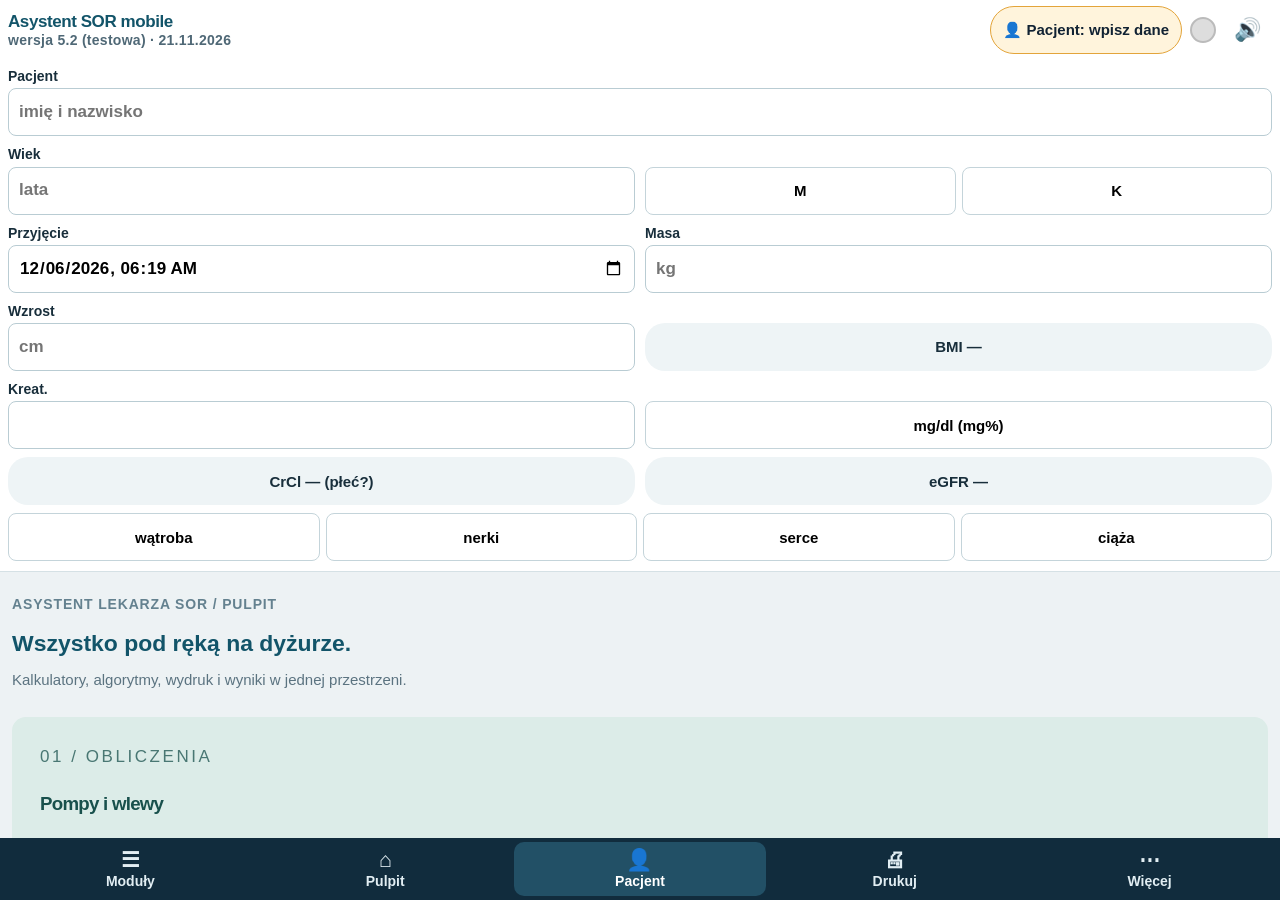
==== commit 936d5d08: "m52-2: układ mobilny – mobile.css/mobile.js (nagłówek kompaktowy, chip i panel pacjenta, dolna nawig" ====
--- a/index.html
+++ b/index.html
@@ -1,6 +1,6 @@
 <!doctype html><html lang="pl"><head><meta charset="utf-8"><script src="storage52.js"></script><title>Asystent SOR mobile 5.2 — narzędzie pomocnicze, niecertyfikowane</title><meta property="og:title" content="Asystent lekarza SOR"><meta property="og:description" content="Kalkulatory, algorytmy, pompy, bilans płynów i raport do wydruku."><meta property="og:image:width" content="1200"><meta property="og:image:height" content="630"><meta property="og:type" content="website"><meta name="description" content="Kalkulatory dla lekarzy SOR: dawki, pompy, algorytmy, neurologia/udar.">
 <meta http-equiv="Content-Security-Policy" content="default-src 'self' 'unsafe-inline' app: file: data:; connect-src 'self' https://api.x.ai https://api.openai.com https://api.anthropic.com">
-<link rel="icon" href="icon.png"><link rel="manifest" href="manifest.webmanifest"><meta name="theme-color" content="#1f3a5f"><meta name="viewport" content="width=device-width,initial-scale=1"><link rel="stylesheet" href="shell.css"></head><body>
+<link rel="icon" href="icon.png"><link rel="manifest" href="manifest.webmanifest"><meta name="theme-color" content="#1f3a5f"><meta name="viewport" content="width=device-width,initial-scale=1,viewport-fit=cover"><link rel="stylesheet" href="shell.css"></head><body>
 <header id="top"><div class="brand">Asystent SOR mobile <small><span id="ver">wersja 5.2 (testowa) · 21.11.2026</span></small></div>
 <div id="pbar">
  <span class="pid"><label>Pacjent <input id="pbName" autocomplete="off" placeholder="imię i nazwisko" style="width:12em"></label><label>Wiek <input id="pa" inputmode="numeric" autocomplete="off" placeholder="lata" title="Wiek w latach – wpisywany ręcznie; przenoszony do wszystkich modułów" style="width:4.5em"></label><span class="seg" id="psex" title="Płeć – wspólna dla wszystkich modułów"><button data-s="m">M</button><button data-s="f">K</button></span><label>Przyjęcie <input id="pbAdm" type="datetime-local"></label></span>
@@ -18,4 +18,4 @@
 <link rel="stylesheet" href="advanced.css">
 <script src="mods.js"></script><script src="mods2.js"></script><script src="mods3.js"></script><script src="mods4.js"></script><script src="mods5.js"></script><script src="b1-ui.js"></script><script src="calc/cultures.js"></script><script src="b2-ui.js"></script><script src="c-ui.js"></script><script src="calc/toxB3.js"></script><script src="tox-b3-ui.js"></script><script src="gloss.js"></script><script src="treatment-engine.js"></script><script src="calc/pe-print.js"></script><script src="calc/clin-print.js"></script><script src="calc/tab-print.js"></script><script src="clinical-ui.js"></script><script src="pulpit.js"></script><script src="done.js"></script><script src="fluid.js"></script><script src="mod/zp/engine.js"></script><script src="calc/zp-print.js"></script><script src="report.js"></script><script src="icd.js"></script><script src="icd-ui.js"></script><script src="leki-ui.js"></script><script src="calc/kalk.js"></script><script src="kalk-ui.js"></script><script src="eucast-ui.js"></script><script src="data/telefony.js"></script><script src="telefony-ui.js"></script><script src="totop.js"></script><script src="shell.js"></script>
 <script src="sexguard.js"></script><script src="advanced.js"></script><script src="about.js"></script><script src="calc/ai-epi.js"></script><script src="ai-ui.js"></script><script src="upd.js"></script><script>
-document.addEventListener('pointerdown',function u(){var a=document.getElementById('siren');try{a.muted=true;var p=a.play();(p&&p.then?p:Promise.resolve()).then(function(){a.pause();a.currentTime=0;a.muted=false}).catch(function(){a.muted=false})}catch(e){}document.removeEventListener('pointerdown',u)},{once:true});</script><link rel="stylesheet" href="big.css"></body></html>
+document.addEventListener('pointerdown',function u(){var a=document.getElementById('siren');try{a.muted=true;var p=a.play();(p&&p.then?p:Promise.resolve()).then(function(){a.pause();a.currentTime=0;a.muted=false}).catch(function(){a.muted=false})}catch(e){}document.removeEventListener('pointerdown',u)},{once:true});</script><link rel="stylesheet" href="big.css"><link rel="stylesheet" href="mobile.css"><script src="mobile.js"></script></body></html>
--- a/mobile.css
+++ b/mobile.css
@@ -0,0 +1,122 @@
+/* m52: układ MOBILNY (Samsung Galaxy S25 Ultra ~412×915 CSS px; testowane 360–430 px). Tylko ekran – wydruk (@media print) bez zmian.
+   Zasady: jedna kolumna, brak poziomego przewijania, czcionka bazowa 17 px, pola/przyciski ≥48 px, pola ≥16 px (brak zoomu przy focusie),
+   tabele → karty (mobile.js nadaje data-label), kompaktowy nagłówek, panel pacjenta zwijany, dolna nawigacja, safe-area. */
+@media screen{
+:root{--fs:17px;--mnav:62px}
+html{font-size:17px;-webkit-text-size-adjust:100%;text-size-adjust:100%}
+html.m52-top body{height:100vh;height:100dvh;overflow:hidden}
+body{font-size:17px;line-height:1.45;overflow-wrap:anywhere;-webkit-hyphens:auto;hyphens:auto}
+body,#wrap,#main{max-width:100vw}
+*{min-width:0}
+img,svg,video,canvas,iframe{max-width:100%}
+pre,code{white-space:pre-wrap;overflow-wrap:anywhere}
+/* --- nagłówek kompaktowy (sticky: poza obszarem przewijania #main) --- */
+header#top{position:sticky;top:0;z-index:60;display:flex;flex-wrap:wrap;align-items:center;gap:6px 8px;padding:calc(6px + env(safe-area-inset-top)) calc(8px + env(safe-area-inset-right)) 6px calc(8px + env(safe-area-inset-left));background:#fff;border-bottom:1px solid #d5e1e5}
+header#top>#printMod,header#top>#srcMod,header#top>#printAll,header#top>#nextPt,header#top>#pinModule,header#top>.connection-state{display:none!important}
+#top .brand{flex:1 1 auto;min-width:0;font-size:1rem;white-space:normal;line-height:1.15;overflow:hidden}
+#top .brand small{display:block;font-size:14px!important;color:#4f6876;white-space:nowrap;overflow:hidden;text-overflow:ellipsis}
+#mobileMenu{display:none!important}
+#mPtChip{flex:0 1 auto;max-width:52%;min-height:48px;border:1px solid #9fbac4;background:#eef6f8;color:#123;border-radius:24px;padding:4px 12px;font-weight:700;font-size:15px;line-height:1.2;text-align:left}
+#mPtChip.empty{background:#fff4dc;border-color:#e3a43a}
+#lamp{width:26px;height:26px;flex:0 0 26px}
+#mute{min-width:48px;min-height:48px;font-size:1.3rem}
+#pbar{display:none!important;flex:1 1 100%;order:10;width:100%}
+body.m-pt-open #pbar{display:grid!important;grid-template-columns:1fr 1fr;gap:8px 10px;align-items:end;padding:6px 0 4px;max-height:62vh;overflow-y:auto}
+#pbar label{display:flex!important;flex-direction:column;align-items:stretch!important;gap:2px!important;font-size:14px!important;font-weight:700}
+#pbar input{width:100%!important;font-size:17px!important;min-height:48px;padding:8px 10px;border:1px solid #b9ccd3!important}
+#pbar .pid{display:contents}
+#pbar #pbName{width:100%!important}
+#pbar label:has(#pbName){grid-column:1/-1}
+#pbar .pill{display:flex;align-items:center;justify-content:center;min-height:48px;font-size:15px!important}
+#pbar .tgs{grid-column:1/-1;display:grid;grid-template-columns:repeat(4,1fr);gap:6px}
+#pbar .tg,#pbar .seg button,#pbar button{min-height:48px;font-size:15px!important;padding:6px 8px}
+#pbar .seg{display:flex;gap:6px}#pbar .seg button{flex:1}
+/* --- obszar modułu --- */
+#wrap{position:relative}
+#main{padding:12px calc(12px + env(safe-area-inset-right)) 24px calc(12px + env(safe-area-inset-left))!important;overflow-x:hidden;overflow-y:auto;-webkit-overflow-scrolling:touch;font-size:17px}
+#main.fr{padding:0!important}
+#main iframe{height:100%}
+#main>h2,#main h2{font-size:1.35rem;line-height:1.25;overflow-wrap:anywhere}
+#main h3{font-size:1.1rem;overflow-wrap:anywhere}
+#main p,#main li,#main td,#main th,#main div,#main span,#main label,#main b,#main a{overflow-wrap:anywhere}
+.eyebrow{font-size:14px!important;letter-spacing:.06em!important}
+.mut,small,.lead{font-size:15px}
+/* moduł: pasek „Wróć / Pulpit / Drukuj” w jednym rzędzie */
+#skNav{display:grid!important;grid-template-columns:1fr 1fr 1fr;gap:6px;margin:0 0 10px!important;position:static}
+#skNav button{min-height:48px;padding:6px 6px!important;font-size:14px!important;line-height:1.15;border-radius:10px!important;white-space:normal}
+#skNav button span{display:none}
+/* --- elementy formularzy: duże, bez zoomu --- */
+input,select,textarea{font-size:17px!important;max-width:100%}
+input:not([type=checkbox]):not([type=radio]):not([type=range]):not([type=color]),select,textarea{min-height:48px;padding:8px 10px}
+#main select,#main textarea{width:100%}
+#main input:not([type=checkbox]):not([type=radio]):not([type=range]){max-width:100%}
+input[type=range]{width:100%;min-height:44px}
+button{min-height:48px;font-size:16px;touch-action:manipulation}
+.tabs,.wb-tabs,.clinical-tabs{display:flex!important;flex-wrap:wrap!important;gap:6px!important;overflow:visible!important}
+.tabs button,.wb-tabs button,.clinical-tabs button{flex:1 1 auto;min-height:48px;margin:0!important;font-size:15px!important;padding:8px 10px!important;white-space:normal}
+input[type=checkbox],input[type=radio]{width:26px!important;height:26px!important;min-width:26px;transform:none!important;margin:0 8px 0 2px!important;flex:0 0 26px;accent-color:#125469;vertical-align:middle}
+label:has(>input[type=checkbox]),label:has(>input[type=radio]){display:flex!important;align-items:center;min-height:48px;gap:6px;padding:4px 0;cursor:pointer}
+a.tel,a[href^="tel:"]{display:inline-flex;align-items:center;min-height:44px;padding:0 4px}
+.row{flex-direction:column;align-items:stretch!important;gap:8px!important}
+.row label{flex-wrap:wrap}
+.nih{grid-template-columns:1fr!important}
+.nih select{max-width:100%!important}
+.info{min-width:44px;min-height:44px}
+.box{padding:10px 12px!important}
+.hero-grid,.gi-grid,.clinical-grid,.kalk-grid{grid-template-columns:1fr!important}
+[style*="grid-template-columns"]{grid-template-columns:1fr!important}
+[style*="white-space:nowrap"],[style*="white-space: nowrap"]{white-space:normal!important}
+/* przewijane kontenery tabel – bez poziomego scrolla */
+.b1tw,.clinical-table,.tblwrap,.table-wrap,[style*="overflow-x"],[style*="overflow:auto"]{overflow-x:visible!important;max-width:100%}
+/* --- tabele → karty (mobile.js: table.m-cards, td[data-label]) --- */
+table{max-width:100%}
+table.m-cards,table.m-cards>tbody,table.m-cards>tfoot,table.m-cards>tbody>tr,table.m-cards>tfoot>tr,table.m-cards>tr,table.m-cards td,table.m-cards th{display:block!important;width:auto!important;min-width:0!important}
+table.m-cards{border:0!important;background:transparent!important;border-collapse:separate}
+table.m-cards>thead,table.m-cards tr.m-head{display:none!important}
+table.m-cards>tbody>tr,table.m-cards>tr,table.m-cards>tfoot>tr{border:1px solid #c9d8de;border-radius:12px;margin:0 0 10px;padding:8px 12px;background:#fff;box-shadow:0 1px 3px rgba(17,44,61,.06)}
+table.m-cards td,table.m-cards th{border:0!important;padding:4px 0!important;text-align:left!important;white-space:normal!important}
+table.m-cards td[data-label]:not([data-label=""]){display:grid!important;grid-template-columns:minmax(96px,40%) 1fr;gap:4px 10px;align-items:baseline}
+table.m-cards td[data-label]:not([data-label=""])::before{content:attr(data-label);font-weight:700;color:#4b6571;font-size:14px}
+table.m-cards td.m-title,table.m-cards th.m-title{display:block!important;font-weight:800;font-size:1.05rem;color:#123a4d;border-bottom:1px solid #e3ecef!important;padding-bottom:6px!important;margin-bottom:4px}
+table.m-cards td.m-title::before{display:none!important;content:none!important}
+table.m-cards tr.m-sect{background:#eef4f6;border-color:#d5e1e5}
+table.m-cards td:empty{display:none!important}
+table.m-tbl2{width:100%!important;table-layout:auto}
+table.m-tbl2 td,table.m-tbl2 th{white-space:normal!important;overflow-wrap:anywhere;word-break:break-word}
+/* --- poprawki z audytu 412 px --- */
+select{min-height:48px!important;height:auto!important}
+summary{padding:12px 4px!important;line-height:1.3;min-height:44px;cursor:pointer}
+a[href]{min-height:44px;display:inline-flex;align-items:center;flex-wrap:wrap;max-width:100%}
+p a[href],li a[href],td a[href],.mut a[href],small a[href],span a[href]{min-height:0;display:inline}
+a.tl-mail{min-height:44px!important;display:inline-flex!important}
+#steps{flex-wrap:wrap!important;overflow:visible!important}#steps button{flex:1 1 45%!important;min-height:48px;font-size:15px!important}
+input[size]:not([size="1"]):not([size="2"]):not([size="3"]):not([size="4"]):not([size="5"]):not([size="6"]){width:100%}
+label{max-width:100%}
+li a[href]{display:inline-block;padding:12px 0;line-height:20px}
+#ecg,.fx,.tiles,.b1ci,.nih{grid-template-columns:minmax(0,1fr)!important}
+svg[width]{max-width:100%;height:auto}
+.disc{font-size:14px!important}
+/* --- dolna nawigacja + arkusz „Więcej” --- */
+#mNav{flex:0 0 auto;display:grid;grid-template-columns:repeat(5,1fr);gap:2px;background:#112c3d;padding:4px calc(4px + env(safe-area-inset-right)) calc(4px + env(safe-area-inset-bottom)) calc(4px + env(safe-area-inset-left));z-index:70}
+#mNav button{min-height:54px;border:0;border-radius:10px;background:transparent;color:#e2eef3;font-size:14px;font-weight:700;line-height:1.1;display:flex;flex-direction:column;align-items:center;justify-content:center;gap:2px;padding:4px 2px}
+#mNav button i{font-style:normal;font-size:1.25rem}
+#mNav button.on,#mNav button[aria-expanded=true]{background:#225066;color:#fff}
+#mMore{position:fixed;left:0;right:0;bottom:calc(var(--mnav) + env(safe-area-inset-bottom));z-index:80;background:#fff;border-radius:16px 16px 0 0;box-shadow:0 -10px 30px rgba(17,44,61,.25);padding:14px calc(14px + env(safe-area-inset-right)) 14px calc(14px + env(safe-area-inset-left));display:none;flex-direction:column;gap:8px;max-height:70vh;overflow-y:auto}
+body.m-more-open #mMore{display:flex}
+#mMore button{display:block!important;width:100%;min-height:52px;text-align:left;font-size:17px!important;padding:10px 14px!important;border:1px solid #c4d4da;border-radius:12px;background:#f6fafb}
+#mMore h4{margin:0 0 4px;font-size:15px;color:#4b6571}
+/* --- menu modułów: pełny ekran --- */
+#sidebar{display:none!important;position:fixed!important;left:0;right:0;top:0;bottom:calc(var(--mnav) + env(safe-area-inset-bottom));width:auto!important;min-width:0!important;z-index:75;padding-top:env(safe-area-inset-top)}
+body.nav-open #sidebar{display:flex!important}
+#side button{min-height:50px;font-size:17px!important;padding:10px 14px!important}
+.nav-tools input,#moduleSearch{min-height:48px;font-size:17px!important;width:100%}
+.nav-tools label{font-size:14px!important}
+.nav-tools button,#favoritesOnly{min-height:48px;font-size:15px!important}
+#sidebar *{font-size:max(14px,1em)}
+/* --- modale / okna --- */
+.ov{padding:10px}.dlg{max-width:96vw!important;max-height:90vh;overflow-y:auto}
+#toTop{bottom:calc(var(--mnav) + 14px + env(safe-area-inset-bottom))!important;min-width:48px;min-height:48px}
+/* większe, wyraźne wyniki dawek */
+.big{font-size:1.45rem}
+.t3-dose,.clinical-result{font-size:17px}
+}
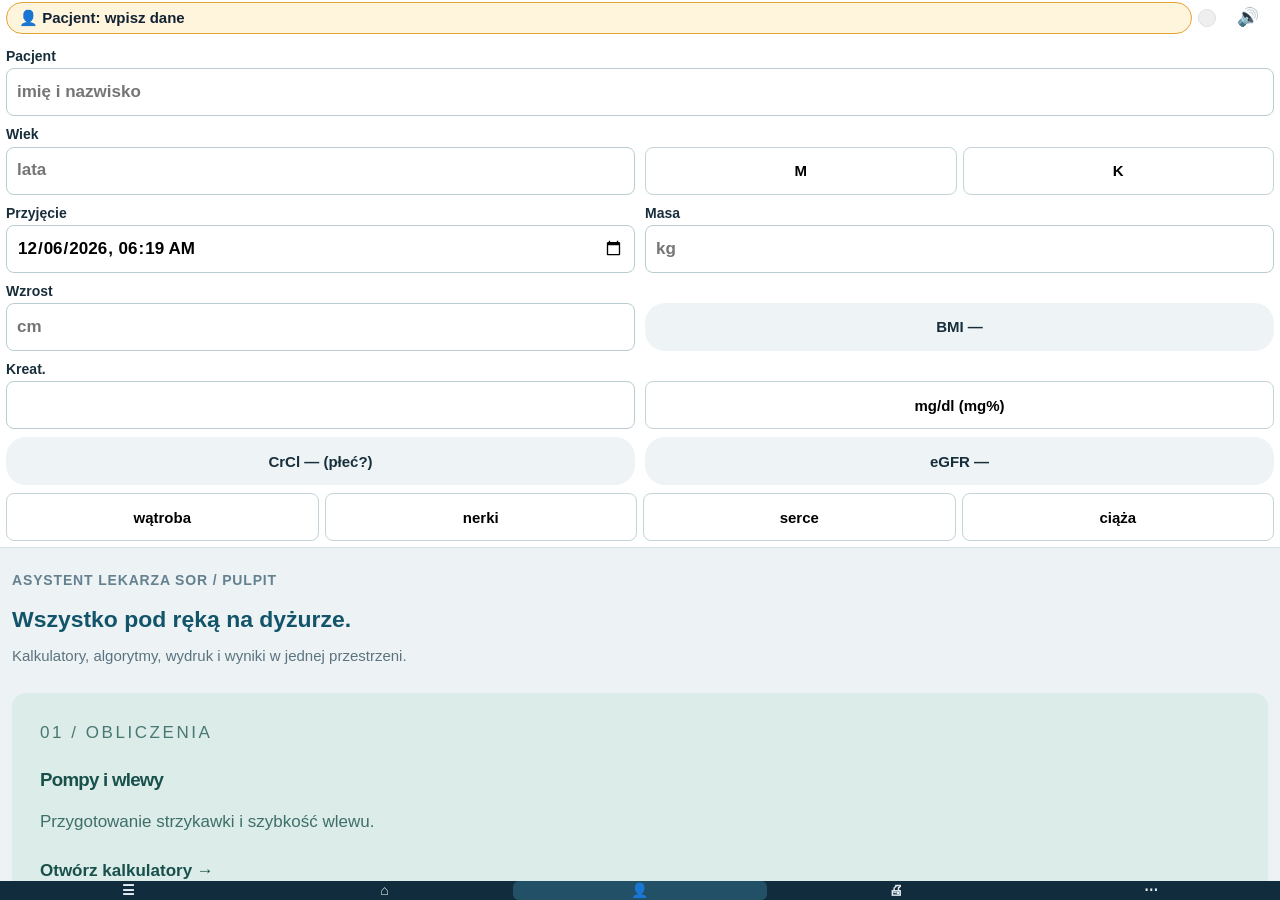
==== commit bc4204b4: "m52-6 (t69u): niskie paski – górny ≤38 px (chip pacjenta, lampka, wyciszenie; bez nazwy/wersji/daty)" ====
--- a/index.html
+++ b/index.html
@@ -1,4 +1,4 @@
-<!doctype html><html lang="pl"><head><meta charset="utf-8"><script src="storage52.js"></script><title>Asystent SOR mobile 5.2 — narzędzie pomocnicze, niecertyfikowane</title><meta property="og:title" content="Asystent lekarza SOR"><meta property="og:description" content="Kalkulatory, algorytmy, pompy, bilans płynów i raport do wydruku."><meta property="og:image:width" content="1200"><meta property="og:image:height" content="630"><meta property="og:type" content="website"><meta name="description" content="Kalkulatory dla lekarzy SOR: dawki, pompy, algorytmy, neurologia/udar.">
+<!doctype html><html lang="pl"><head><meta charset="utf-8"><script src="storage52.js"></script><title>Asystent SOR mobile</title><meta property="og:title" content="Asystent lekarza SOR"><meta property="og:description" content="Kalkulatory, algorytmy, pompy, bilans płynów i raport do wydruku."><meta property="og:image:width" content="1200"><meta property="og:image:height" content="630"><meta property="og:type" content="website"><meta name="description" content="Kalkulatory dla lekarzy SOR: dawki, pompy, algorytmy, neurologia/udar.">
 <meta http-equiv="Content-Security-Policy" content="default-src 'self' 'unsafe-inline' app: file: data:; connect-src 'self' https://api.x.ai https://api.openai.com https://api.anthropic.com">
 <link rel="icon" href="icon.png"><link rel="manifest" href="manifest.webmanifest"><meta name="theme-color" content="#1f3a5f"><meta name="viewport" content="width=device-width,initial-scale=1,viewport-fit=cover"><link rel="stylesheet" href="shell.css"></head><body>
 <header id="top"><div class="brand">Asystent SOR mobile <small><span id="ver">wersja 5.2 (testowa) · 21.11.2026</span></small></div>
--- a/mobile.css
+++ b/mobile.css
@@ -2,7 +2,7 @@
    Zasady: jedna kolumna, brak poziomego przewijania, czcionka bazowa 17 px, pola/przyciski ≥48 px, pola ≥16 px (brak zoomu przy focusie),
    tabele → karty (mobile.js nadaje data-label), kompaktowy nagłówek, panel pacjenta zwijany, dolna nawigacja, safe-area. */
 @media screen{
-:root{--fs:17px;--mnav:62px}
+:root{--fs:17px;--mnav:19px;--mtop:38px}
 html{font-size:17px;-webkit-text-size-adjust:100%;text-size-adjust:100%}
 html.m52-top body{height:100vh;height:100dvh;overflow:hidden}
 body{font-size:17px;line-height:1.45;overflow-wrap:anywhere;-webkit-hyphens:auto;hyphens:auto}
@@ -11,15 +11,16 @@
 img,svg,video,canvas,iframe{max-width:100%}
 pre,code{white-space:pre-wrap;overflow-wrap:anywhere}
 /* --- nagłówek kompaktowy (sticky: poza obszarem przewijania #main) --- */
-header#top{position:sticky;top:0;z-index:60;display:flex;flex-wrap:wrap;align-items:center;gap:6px 8px;padding:calc(6px + env(safe-area-inset-top)) calc(8px + env(safe-area-inset-right)) 6px calc(8px + env(safe-area-inset-left));background:#fff;border-bottom:1px solid #d5e1e5}
+header#top{position:sticky;top:0;z-index:60;display:flex;flex-wrap:wrap;min-height:60px;align-items:center;gap:6px 8px;padding:calc(6px + env(safe-area-inset-top)) calc(8px + env(safe-area-inset-right)) 6px calc(8px + env(safe-area-inset-left));background:#fff;border-bottom:1px solid #d5e1e5}
 header#top>#printMod,header#top>#srcMod,header#top>#printAll,header#top>#nextPt,header#top>#pinModule,header#top>.connection-state{display:none!important}
-#top .brand{flex:1 1 auto;min-width:0;font-size:1rem;white-space:normal;line-height:1.15;overflow:hidden}
-#top .brand small{display:block;font-size:14px!important;color:#4f6876;white-space:nowrap;overflow:hidden;text-overflow:ellipsis}
+#top .brand{flex:1 1 0;min-width:0;font-size:1rem;white-space:normal;line-height:1.15;overflow:hidden}
+#top .brand small{display:block;font-size:14px!important;color:#4f6876;white-space:normal;line-height:1.2}
 #mobileMenu{display:none!important}
-#mPtChip{flex:0 1 auto;max-width:52%;min-height:48px;border:1px solid #9fbac4;background:#eef6f8;color:#123;border-radius:24px;padding:4px 12px;font-weight:700;font-size:15px;line-height:1.2;text-align:left}
+#mPtChip{flex:0 1 auto;max-width:46%;overflow:hidden;text-overflow:ellipsis;white-space:nowrap;min-height:48px;border:1px solid #9fbac4;background:#eef6f8;color:#123;border-radius:24px;padding:4px 12px;font-weight:700;font-size:15px;line-height:1.2;text-align:left}
 #mPtChip.empty{background:#fff4dc;border-color:#e3a43a}
-#lamp{width:26px;height:26px;flex:0 0 26px}
-#mute{min-width:48px;min-height:48px;font-size:1.3rem}
+#lamp{position:absolute;top:calc(4px + env(safe-area-inset-top));right:calc(6px + env(safe-area-inset-right));width:14px!important;height:14px!important;border-width:1px!important;z-index:2;pointer-events:none}
+#lamp:not(.on){opacity:.35}
+#mute{min-width:44px;min-height:48px;font-size:1.25rem;padding:0;flex:0 0 44px}
 #pbar{display:none!important;flex:1 1 100%;order:10;width:100%}
 body.m-pt-open #pbar{display:grid!important;grid-template-columns:1fr 1fr;gap:8px 10px;align-items:end;padding:6px 0 4px;max-height:62vh;overflow-y:auto}
 #pbar label{display:flex!important;flex-direction:column;align-items:stretch!important;gap:2px!important;font-size:14px!important;font-weight:700}
@@ -47,11 +48,11 @@
 #skNav button span{display:none}
 /* --- elementy formularzy: duże, bez zoomu --- */
 input,select,textarea{font-size:17px!important;max-width:100%}
-input:not([type=checkbox]):not([type=radio]):not([type=range]):not([type=color]),select,textarea{min-height:48px;padding:8px 10px}
+input:not([type=checkbox]):not([type=radio]):not([type=range]):not([type=color]),select,textarea{min-height:48px!important;padding:8px 10px}
 #main select,#main textarea{width:100%}
 #main input:not([type=checkbox]):not([type=radio]):not([type=range]){max-width:100%}
 input[type=range]{width:100%;min-height:44px}
-button{min-height:48px;font-size:16px;touch-action:manipulation}
+button{min-height:48px!important;font-size:16px;touch-action:manipulation}
 .tabs,.wb-tabs,.clinical-tabs{display:flex!important;flex-wrap:wrap!important;gap:6px!important;overflow:visible!important}
 .tabs button,.wb-tabs button,.clinical-tabs button{flex:1 1 auto;min-height:48px;margin:0!important;font-size:15px!important;padding:8px 10px!important;white-space:normal}
 input[type=checkbox],input[type=radio]{width:26px!important;height:26px!important;min-width:26px;transform:none!important;margin:0 8px 0 2px!important;flex:0 0 26px;accent-color:#125469;vertical-align:middle}
@@ -72,7 +73,8 @@
 table{max-width:100%}
 table.m-cards,table.m-cards>tbody,table.m-cards>tfoot,table.m-cards>tbody>tr,table.m-cards>tfoot>tr,table.m-cards>tr,table.m-cards td,table.m-cards th{display:block!important;width:auto!important;min-width:0!important}
 table.m-cards{border:0!important;background:transparent!important;border-collapse:separate}
-table.m-cards>thead,table.m-cards tr.m-head{display:none!important}
+table.m-cards{position:relative}
+table.m-cards>thead,table.m-cards tr.m-head{position:absolute!important;width:1px!important;height:1px!important;overflow:hidden!important;clip:rect(0 0 0 0);clip-path:inset(50%);white-space:nowrap;border:0!important;padding:0!important;margin:0!important}
 table.m-cards>tbody>tr,table.m-cards>tr,table.m-cards>tfoot>tr{border:1px solid #c9d8de;border-radius:12px;margin:0 0 10px;padding:8px 12px;background:#fff;box-shadow:0 1px 3px rgba(17,44,61,.06)}
 table.m-cards td,table.m-cards th{border:0!important;padding:4px 0!important;text-align:left!important;white-space:normal!important}
 table.m-cards td[data-label]:not([data-label=""]){display:grid!important;grid-template-columns:minmax(96px,40%) 1fr;gap:4px 10px;align-items:baseline}
@@ -98,12 +100,12 @@
 .disc{font-size:14px!important}
 /* --- dolna nawigacja + arkusz „Więcej” --- */
 #mNav{flex:0 0 auto;display:grid;grid-template-columns:repeat(5,1fr);gap:2px;background:#112c3d;padding:4px calc(4px + env(safe-area-inset-right)) calc(4px + env(safe-area-inset-bottom)) calc(4px + env(safe-area-inset-left));z-index:70}
-#mNav button{min-height:54px;border:0;border-radius:10px;background:transparent;color:#e2eef3;font-size:14px;font-weight:700;line-height:1.1;display:flex;flex-direction:column;align-items:center;justify-content:center;gap:2px;padding:4px 2px}
+#mNav button{min-height:54px!important;border:0;border-radius:10px;background:transparent;color:#e2eef3;font-size:14px;font-weight:700;line-height:1.1;display:flex;flex-direction:column;align-items:center;justify-content:center;gap:2px;padding:4px 2px}
 #mNav button i{font-style:normal;font-size:1.25rem}
 #mNav button.on,#mNav button[aria-expanded=true]{background:#225066;color:#fff}
 #mMore{position:fixed;left:0;right:0;bottom:calc(var(--mnav) + env(safe-area-inset-bottom));z-index:80;background:#fff;border-radius:16px 16px 0 0;box-shadow:0 -10px 30px rgba(17,44,61,.25);padding:14px calc(14px + env(safe-area-inset-right)) 14px calc(14px + env(safe-area-inset-left));display:none;flex-direction:column;gap:8px;max-height:70vh;overflow-y:auto}
 body.m-more-open #mMore{display:flex}
-#mMore button{display:block!important;width:100%;min-height:52px;text-align:left;font-size:17px!important;padding:10px 14px!important;border:1px solid #c4d4da;border-radius:12px;background:#f6fafb}
+#mMore button{display:block!important;width:100%;min-height:52px!important;text-align:left;font-size:17px!important;padding:10px 14px!important;border:1px solid #c4d4da;border-radius:12px;background:#f6fafb}
 #mMore h4{margin:0 0 4px;font-size:15px;color:#4b6571}
 /* --- menu modułów: pełny ekran --- */
 #sidebar{display:none!important;position:fixed!important;left:0;right:0;top:0;bottom:calc(var(--mnav) + env(safe-area-inset-bottom));width:auto!important;min-width:0!important;z-index:75;padding-top:env(safe-area-inset-top)}
@@ -120,3 +122,20 @@
 .big{font-size:1.45rem}
 .t3-dose,.clinical-result{font-size:17px}
 }
+
+/* m52 t69u (21.11.2026, decyzja lekarza): niskie paski – górny ≤38 CSS px (1 cm; safe-area-inset-top dodawany nad nim), dolny ≤19 CSS px (0,5 cm)
+   + safe-area-inset-bottom; bez napisów marki/wersji na górze (wersja tylko w „O programie”); obszary kliknięcia niskie, ale szerokie. */
+@media screen{
+header#top{min-height:0!important;height:auto;flex-wrap:nowrap!important;gap:6px!important;padding:calc(2px + env(safe-area-inset-top)) calc(6px + env(safe-area-inset-right)) 2px calc(6px + env(safe-area-inset-left))!important;align-items:center}
+body.m-pt-open header#top{flex-wrap:wrap!important}
+#top .brand,.nav-foot{display:none!important}
+#mPtChip{flex:1 1 auto!important;max-width:none!important;min-height:0!important;height:32px!important;padding:0 12px!important;font-size:15px!important;line-height:30px!important;border-radius:16px!important}
+#lamp{position:static!important;flex:0 0 18px!important;width:18px!important;height:18px!important;opacity:1!important}
+#lamp:not(.on){opacity:.45!important}
+#mute{min-height:0!important;height:32px!important;flex:0 0 52px!important;min-width:52px!important;font-size:1.05rem!important;line-height:1}
+#mNav{padding:0 calc(2px + env(safe-area-inset-right)) env(safe-area-inset-bottom) calc(2px + env(safe-area-inset-left))!important;gap:2px!important}
+#mNav button{min-height:0!important;height:19px!important;padding:0!important;border-radius:6px!important;font-size:14px!important;line-height:19px!important;flex-direction:row!important;gap:0!important}
+#mNav button i{font-size:14px!important;line-height:19px!important}
+#mNav button .m-lbl{position:absolute!important;width:1px;height:1px;overflow:hidden;clip:rect(0 0 0 0);clip-path:inset(50%);white-space:nowrap}
+.m-disc-hide{display:none!important}
+}
